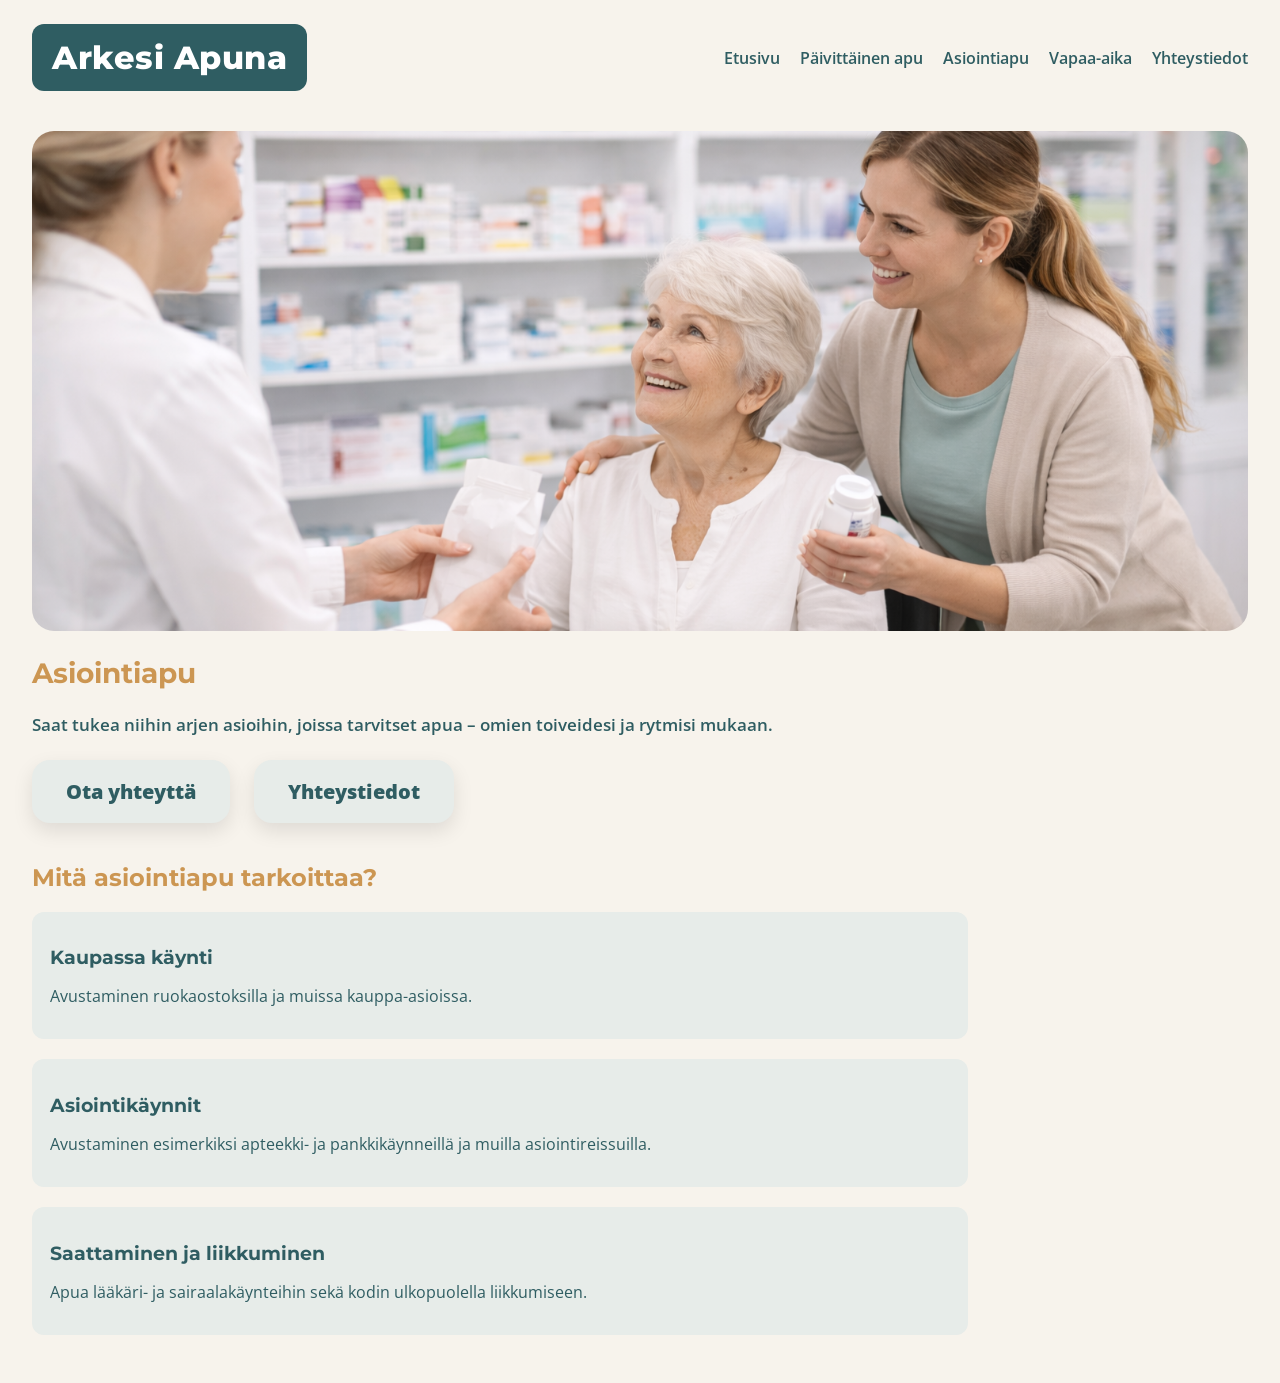
==== asiointiapu.html @ 2cdefe02 "Create asiointiapu.html" ====
<!DOCTYPE html>
<html lang="fi">
<head>
  <meta charset="UTF-8">
  <meta name="viewport" content="width=device-width, initial-scale=1.0">
  <title>Asiointiapu – Arkesi Apuna</title>

  <link rel="preconnect" href="https://fonts.googleapis.com">
  <link rel="preconnect" href="https://fonts.gstatic.com" crossorigin>
  <link
    href="https://fonts.googleapis.com/css2?family=Montserrat:ital,wght@0,100..900;1,100..900&family=Open+Sans:ital,wght@0,300..800;1,300..800&display=swap"
    rel="stylesheet">

  <link rel="stylesheet" href="tyyli.css">
</head>

<body class="page-service">
  <div class="page">
    <main class="card">

      <!-- ===== YLÄVALIKKO ===== -->
      <header class="topbar">
        <div class="brand">Arkesi Apuna</div>
        <nav class="nav">
          <a href="index.html">Etusivu</a>
          <a href="paivittainen-apu.html">Päivittäinen apu</a>
          <a href="asiointiapu.html">Asiointiapu</a>
          <a href="vapaa-aika.html">Vapaa-aika</a>
          <a href="index.html#yhteystiedot">Yhteystiedot</a>
        </nav>
      </header>

      <!-- ===== HERO ===== -->
      <section class="hero">
        <div class="hero-media">
          <img src="kuvat/asiointiapu.png" alt="Asiointiapu" class="hero-image">
        </div>

        <h1>Asiointiapu</h1>
        <p>Saat tukea niihin arjen asioihin, joissa tarvitset apua – omien toiveidesi ja rytmisi mukaan.</p>

        <!-- TOIMINTOPAINIKKEET -->
        <div class="cta-group">
          <a class="cta" href="index.html#yhteystiedot">Ota yhteyttä</a>
          <a class="cta cta-secondary" href="index.html#yhteystiedot">Yhteystiedot</a>
        </div>
      </section>

      <!-- ===== PALVELUN SISÄLTÖ ===== -->
      <section class="service-details">

        <!-- OTSIKKOPALKKI -->
        <h2 class="section-title">Mitä asiointiapu tarkoittaa?</h2>

        <!-- PALVELUKORTIT -->
        <div class="service-grid">

          <!-- KORTTI 1 -->
          <div class="detail-card">
            <h3>Kaupassa käynti</h3>
            <p>Avustaminen ruokaostoksilla ja muissa kauppa-asioissa.</p>
          </div>

          <!-- KORTTI 2 -->
          <div class="detail-card">
            <h3>Asiointikäynnit</h3>
            <p>Avustaminen esimerkiksi apteekki- ja pankkikäynneillä ja muilla asiointireissuilla.</p>
          </div>

          <!-- KORTTI 3 -->
          <div class="detail-card">
            <h3>Saattaminen ja liikkuminen</h3>
            <p>Apua lääkäri- ja sairaalakäynteihin sekä kodin ulkopuolella liikkumiseen.</p>
          </div>

        </div>
      </section>

    </main>
  </div>
</body>
</html>
---- tyyli.css ----
/* ===== VÄRIT & MITAT ===== */
:root {
  --yellow: rgb(204,150,82);
  --beige: rgb(247,243,236);
  --teal: rgb(47,93,98);
  --lightbg: rgb(231,236,233);
  --white: rgb(255,255,255);

  --content-max: 1100px;
  --content-pad: 16px;
}

/* ===== PERUSASETUKSET ===== */
html {
    scroll-behavior: smooth;
}

body {
  margin: 0;
  font-family: "Open Sans", sans-serif;
  background: var(--beige);
}

h1, h2, h3 {
    font-family: "Montserrat", sans-serif;
}

/* ===== SIVUN RAKENNE ===== */
.page {
  min-height: 100vh;
  padding: 24px 16px 48px;
}

.card {
  width: min(var(--content-max), calc(100% - (var(--content-pad) * 2)));
  margin: 0 auto;
}

/* ===== HEADER / NAV ===== */
.topbar {
  display: flex;
  justify-content: space-between;
  align-items: center;
  margin-bottom: 40px;
}

.nav a {
  text-decoration: none;
  color: var(--teal);
  margin-left: 16px;
  font-weight: 600;
}
.brand {
    font-family: "Montserrat", sans-serif;
    font-size: 32px;
    font-weight: 800;
    letter-spacing: 0.5px;
    background: var(--teal);
    color: var(--white);
    padding: 14px 20px;
    border-radius: 12px;
    display: inline-block;
}

.nav a:hover {
  opacity: 0.7;
}

/* ===== HERO ===== */
.hero {
    text-align: left;
}

.hero h1 {
    font-size: 28px;
    line-height: 1.35;
    max-width: 700px;
    color: var(--yellow);
    margin-bottom: 20px;
}

.hero p {
    color: var(--teal);
    font-weight: 600;
    margin-bottom: 24px;
    font-size: 17px;
}

.hero-media{
  width: 100%;
  height: clamp(260px, 40vw, 500px);
  overflow: hidden;
  border-radius: 22px;
  margin-bottom: 24px;
}

.hero-image {
    width: 100%;
    height: 100%;
    object-fit: cover;
    object-position: center 20%;
    display: block;
}

.cta {
    background: var(--lightbg);
    color: var(--teal);
    border: none;
    padding: 18px 34px;
    border-radius: 18px;
    font-weight: 800;
    font-size: 20px;
    cursor: pointer;
    display: inline-block;
    box-shadow: 0 8px 20px rgba(0,0,0,0.10);
    text-decoration: none;
}

.cta:hover {
  background:rgba(47,93,98,0.12) ;
}

/* CTA-PAINIKKEIDEN RYHMÄ */
.cta-group {
  display: flex;
  gap: 24px;
  flex-wrap: wrap;
}

/* ===== PALVELUT ===== */
.services {
    margin-top: 32px;
    display: flex;
    gap: 20px;
    flex-wrap: wrap;
}

.service-card {
  background: var(--teal);
  color: var(--white);
  padding: 28px 22px;
  border-radius: 18px;
  text-decoration: none;
  font-weight: 700;

  flex: 1;
  min-width: 160px;
  text-align: center;

  transition: opacity 0.2s ease;
}

.service-card:hover {
  opacity: 0.6;
}

/* ===== YHTEYSTIEDOT ===== */
.contact {
    margin-top: 60px;
    padding: 30px;
    background: var(--lightbg);
    border-radius: 16px;
}
.contact h2 {
    font-family: "Montserrat", sans-serif;
    font-size: 22px;
    margin-bottom: 20px;
}

.contact .contact-info p {
  margin: 8px 0;
}


.contact-form {
    margin-bottom: 16px;
    display: grid;
    gap: 10px;
    max-width: 520px;
}
.contact-form label {
    font-weight: 700;
}

.contact-form input,
.contact-form textarea {
    width: 100%;
    padding: 10px 12px;
    border-radius: 10px;
    border: 1px solid rgba(0,0,0,0.15);
    font-family: "Open Sans", sans-serif;
}

.contact-form textarea {
    resize: vertical;
    min-height: 110px;
}

.contact-form button[type="submit"] {
    background: var(--teal);
    color: var(--white);
    border: none;
    border-radius: 12px;
    padding: 12px 16px;
    font-weight: 700;
    cursor: pointer;
    width: fit-content;
}

.contact h3 {
  margin-top: 30px;
  margin-bottom: 10px;
  font-size: 18px;
  font-family: "Montserrat", sans-serif;
  color: var(--teal);
}

.contact > p {
  margin-top: 0;
  margin-bottom: 18px;
  max-width: 700px;
}

/* ===== PALVELUN SISÄLTÖ ===== */
.section-title {
  color: var(--yellow);
  margin-top: 40px;
}

.service-grid {
  display: grid;
  gap: 20px;
}

.detail-card h3 {
  color: var(--teal);
  margin-bottom: 6px;
}

.detail-card p {
  color: var(--teal);
}

.detail-card {
  background: var(--lightbg);
  padding: 16px 18px;
  border-radius: 12px;
  max-width: 900px;
}

/* ===== RESPONSIIVISUUS ===== */

/* mobiili */
/* palvelukortit allekkain */

@media only screen and (max-width:430px) {

  .services {
    flex-direction: column;
  }

  .service-card {
    width: 100%;
  }

}

/* tabletti */

@media only screen and (min-width:431px) and (max-width:1199px) {

  .detail-card {
    max-width: 100%;
  }

}

/* hero-otsikon leveys pienemmillä näytöillä */
.hero h1 {
  max-width: 40ch;
}

/* isot näytöt */
/* maksimileveys kasvaa */

@media only screen and (min-width:1200px) {
  :root { --content-max: 1280px; }

  .hero h1 {
    max-width: 100%;
  }
}
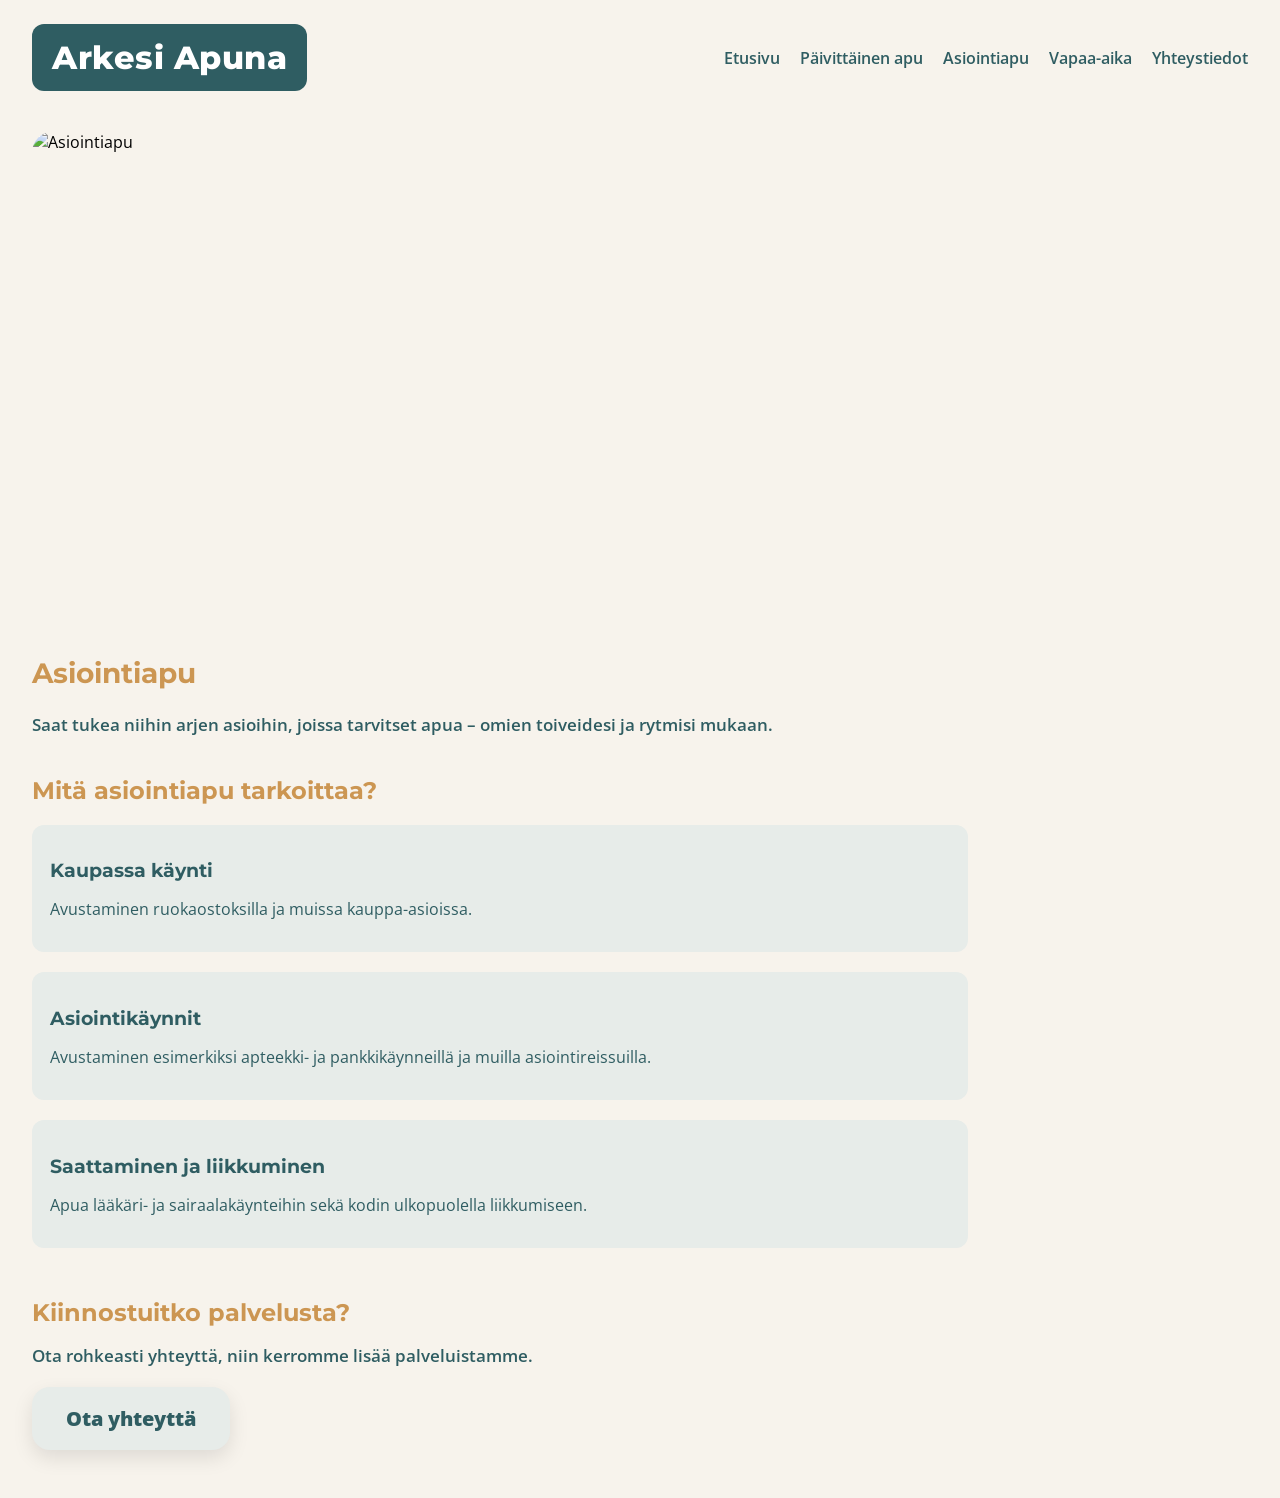
==== commit 513903de: "Update asiointiapu.html" ====
--- a/asiointiapu.html
+++ b/asiointiapu.html
@@ -4,7 +4,7 @@
   <meta charset="UTF-8">
   <meta name="viewport" content="width=device-width, initial-scale=1.0">
   <title>Asiointiapu – Arkesi Apuna</title>
-
+  <meta name="description" content="Asiointiapu tarjoaa tukea kaupassa käyntiin, asiointikäynteihin sekä kodin ulkopuolella liikkumiseen.">
   <link rel="preconnect" href="https://fonts.googleapis.com">
   <link rel="preconnect" href="https://fonts.gstatic.com" crossorigin>
   <link
@@ -33,17 +33,16 @@
       <!-- ===== HERO ===== -->
       <section class="hero">
         <div class="hero-media">
-          <img src="kuvat/asiointiapu.png" alt="Asiointiapu" class="hero-image">
+          <img src="kuvat/asiointiapu.jpg"
+               alt="Asiointiapu"
+               class="hero-image"
+               loading="lazy"
+               width="1400"
+               height="933">
         </div>
 
         <h1>Asiointiapu</h1>
         <p>Saat tukea niihin arjen asioihin, joissa tarvitset apua – omien toiveidesi ja rytmisi mukaan.</p>
-
-        <!-- TOIMINTOPAINIKKEET -->
-        <div class="cta-group">
-          <a class="cta" href="index.html#yhteystiedot">Ota yhteyttä</a>
-          <a class="cta cta-secondary" href="index.html#yhteystiedot">Yhteystiedot</a>
-        </div>
       </section>
 
       <!-- ===== PALVELUN SISÄLTÖ ===== -->
@@ -76,6 +75,13 @@
         </div>
       </section>
 
+      <!-- ===== CTA LOPPUOSIO ===== -->
+      <section class="cta-bottom">
+        <h2>Kiinnostuitko palvelusta?</h2>
+        <p>Ota rohkeasti yhteyttä, niin kerromme lisää palveluistamme.</p>
+        <a class="cta cta-small" href="index.html#yhteystiedot">Ota yhteyttä</a>
+      </section>
+
     </main>
   </div>
 </body>
--- a/tyyli.css
+++ b/tyyli.css
@@ -263,6 +263,37 @@
     width: 100%;
   }
 
+  /* NAVBAR KORJAUS */
+  .topbar {
+    flex-direction: column;
+    align-items: flex-start;
+    gap: 16px;
+  }
+
+  .nav {
+    display: flex;
+    flex-direction: column;
+    gap: 10px;
+  }
+
+}
+
+/* ===== CTA LOPPUOSIO ===== */
+
+.cta-bottom {
+  margin-top: 50px;
+}
+
+.cta-bottom h2 {
+  color: var(--yellow);
+  margin-bottom: 10px;
+}
+
+.cta-bottom p {
+  color: var(--teal);
+  font-weight: 600;
+  font-size: 17px;
+  margin-bottom: 20px;
 }
 
 /* tabletti */
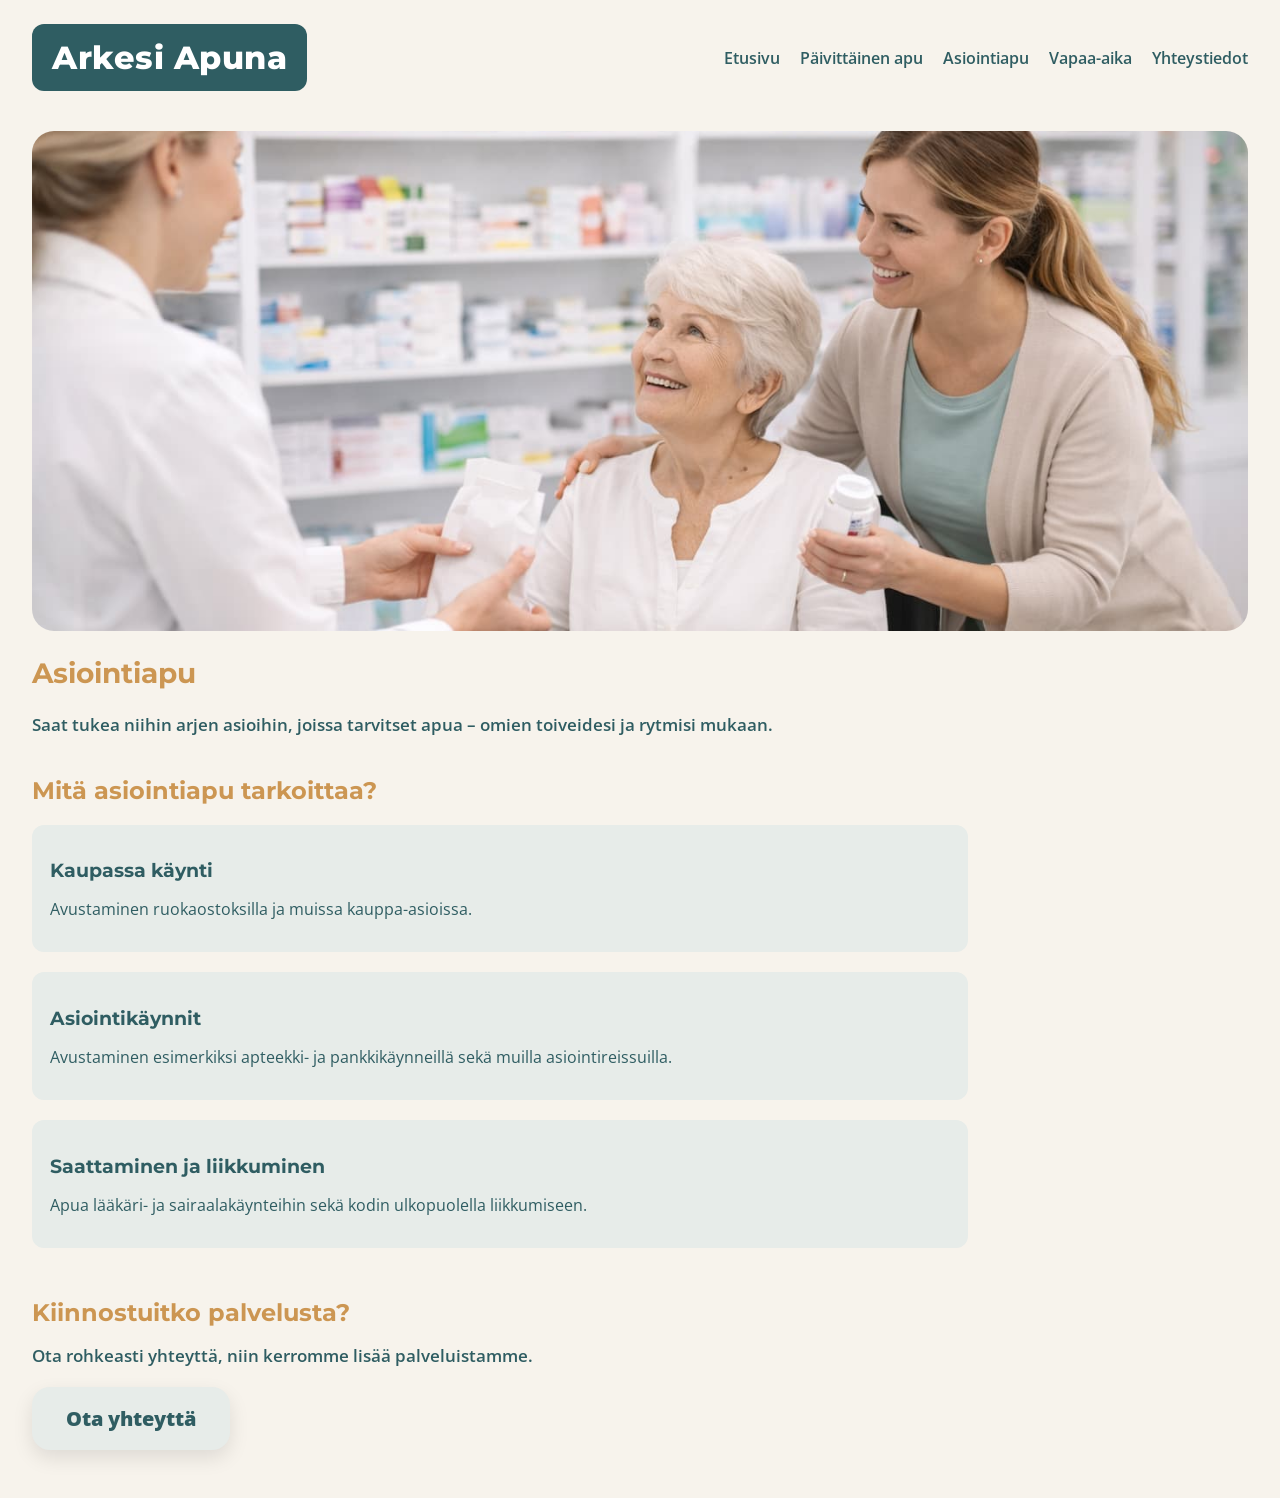
==== commit 1bff1736: "Update asiointiapu.html" ====
--- a/asiointiapu.html
+++ b/asiointiapu.html
@@ -63,7 +63,7 @@
           <!-- KORTTI 2 -->
           <div class="detail-card">
             <h3>Asiointikäynnit</h3>
-            <p>Avustaminen esimerkiksi apteekki- ja pankkikäynneillä ja muilla asiointireissuilla.</p>
+            <p>Avustaminen esimerkiksi apteekki- ja pankkikäynneillä sekä muilla asiointireissuilla.</p>
           </div>
 
           <!-- KORTTI 3 -->
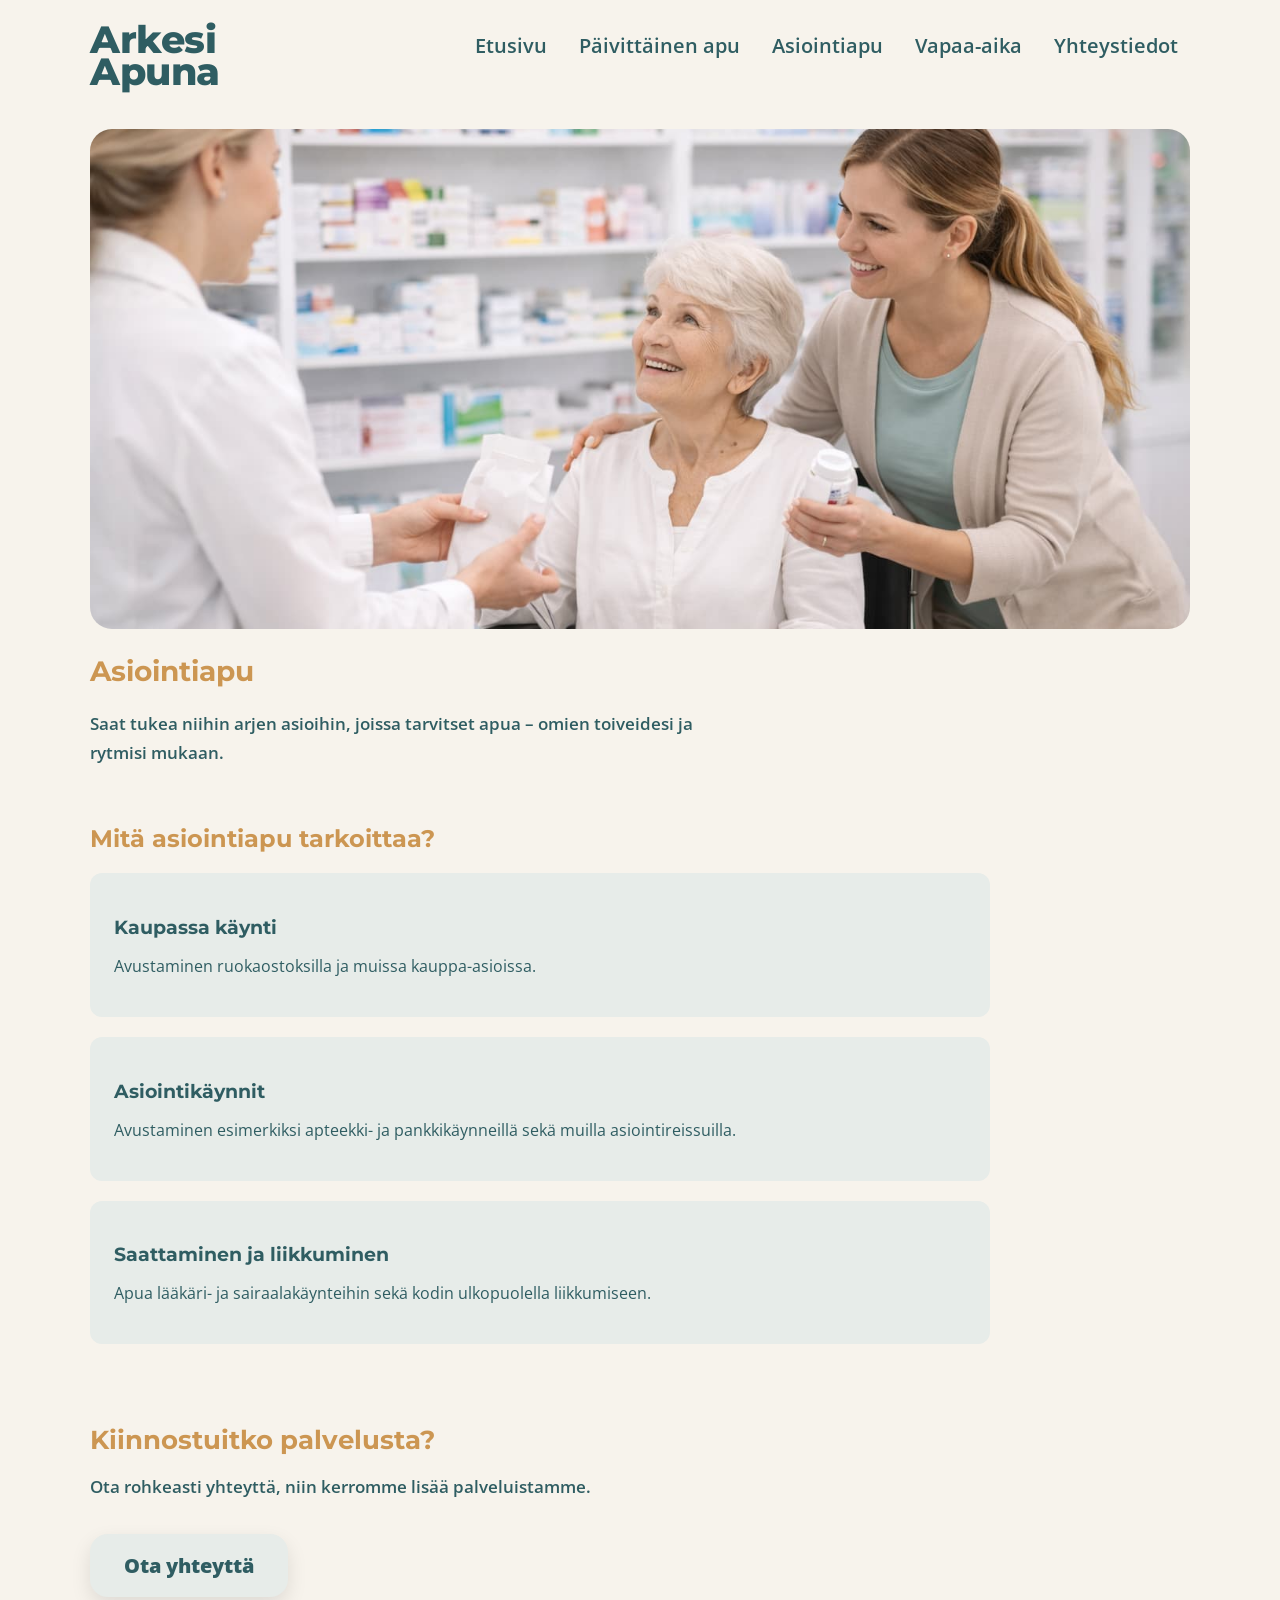
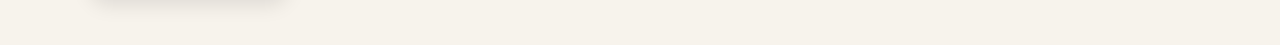
==== commit 5abcf428: "Update asiointiapu.html" ====
--- a/asiointiapu.html
+++ b/asiointiapu.html
@@ -19,16 +19,33 @@
     <main class="card">
 
       <!-- ===== YLÄVALIKKO ===== -->
-      <header class="topbar">
-        <div class="brand">Arkesi Apuna</div>
-        <nav class="nav">
-          <a href="index.html">Etusivu</a>
-          <a href="paivittainen-apu.html">Päivittäinen apu</a>
-          <a href="asiointiapu.html">Asiointiapu</a>
-          <a href="vapaa-aika.html">Vapaa-aika</a>
-          <a href="index.html#yhteystiedot">Yhteystiedot</a>
-        </nav>
-      </header>
+     <header class="topbar">
+
+  <a href="index.html" class="brand-wordmark stacked" aria-label="Arkesi Apuna etusivu">
+    <span>Arkesi</span>
+    <span>Apuna</span>
+  </a>
+
+  <button
+    class="menu-toggle"
+    id="menuToggle"
+    aria-label="Avaa valikko"
+    aria-expanded="false"
+    aria-controls="mainNav"
+    type="button"
+  >
+    ☰
+  </button>
+
+  <nav class="nav" id="mainNav">
+    <a href="index.html">Etusivu</a>
+    <a href="paivittainen-apu.html">Päivittäinen apu</a>
+    <a href="asiointiapu.html">Asiointiapu</a>
+    <a href="vapaa-aika.html">Vapaa-aika</a>
+    <a href="index.html#yhteystiedot">Yhteystiedot</a>
+  </nav>
+
+</header>
 
       <!-- ===== HERO ===== -->
       <section class="hero">
@@ -84,5 +101,38 @@
 
     </main>
   </div>
+  <script>
+  const menuToggle = document.getElementById("menuToggle");
+  const mainNav = document.getElementById("mainNav");
+
+  if (menuToggle && mainNav) {
+    const navLinks = mainNav.querySelectorAll("a");
+
+    menuToggle.addEventListener("click", function () {
+      const isOpen = mainNav.classList.toggle("show");
+      menuToggle.setAttribute("aria-expanded", isOpen ? "true" : "false");
+      menuToggle.setAttribute("aria-label", isOpen ? "Sulje valikko" : "Avaa valikko");
+    });
+
+    navLinks.forEach(link => {
+      link.addEventListener("click", function () {
+        mainNav.classList.remove("show");
+        menuToggle.setAttribute("aria-expanded", "false");
+        menuToggle.setAttribute("aria-label", "Avaa valikko");
+      });
+    });
+
+    document.addEventListener("click", function (event) {
+      const clickedInsideMenu = mainNav.contains(event.target);
+      const clickedToggle = menuToggle.contains(event.target);
+
+      if (!clickedInsideMenu && !clickedToggle) {
+        mainNav.classList.remove("show");
+        menuToggle.setAttribute("aria-expanded", "false");
+        menuToggle.setAttribute("aria-label", "Avaa valikko");
+      }
+    });
+  }
+</script>
 </body>
 </html>
--- a/tyyli.css
+++ b/tyyli.css
@@ -1,18 +1,46 @@
 /* ===== VÄRIT & MITAT ===== */
 :root {
-  --yellow: rgb(204,150,82);
-  --beige: rgb(247,243,236);
-  --teal: rgb(47,93,98);
-  --lightbg: rgb(231,236,233);
-  --white: rgb(255,255,255);
+  --yellow: rgb(204, 150, 82);
+  --beige: rgb(247, 243, 236);
+  --teal: rgb(47, 93, 98);
+  --lightbg: rgb(231, 236, 233);
+  --white: rgb(255, 255, 255);
 
   --content-max: 1100px;
   --content-pad: 16px;
 }
 
+/* ===== LOGO ===== */
+.brand-wordmark {
+  display: inline-flex;
+  flex-direction: column;
+  text-decoration: none;
+  color: var(--teal);
+  line-height: 0.85;
+  flex-shrink: 0;
+}
+
+.brand-wordmark span {
+  font-family: "Montserrat", sans-serif;
+  font-size: 38px;
+  font-weight: 800;
+  letter-spacing: -0.4px;
+}
+
 /* ===== PERUSASETUKSET ===== */
+/*
+Varmistaa, että elementtien leveys toimii oikein.
+Elementin leveys sisältää myös paddingin, jolloin
+elementit eivät veny liian leveiksi esim. mobiilissa.
+*/
+*,
+*::before,
+*::after {
+  box-sizing: border-box;
+}
+
 html {
-    scroll-behavior: smooth;
+  scroll-behavior: smooth;
 }
 
 body {
@@ -21,8 +49,10 @@
   background: var(--beige);
 }
 
-h1, h2, h3 {
-    font-family: "Montserrat", sans-serif;
+h1,
+h2,
+h3 {
+  font-family: "Montserrat", sans-serif;
 }
 
 /* ===== SIVUN RAKENNE ===== */
@@ -37,56 +67,127 @@
 }
 
 /* ===== HEADER / NAV ===== */
+
 .topbar {
   display: flex;
   justify-content: space-between;
+  align-items: flex-start;
+  margin-bottom: 40px;
+  position: relative;
+}
+
+.nav {
+  display: flex;
   align-items: center;
-  margin-bottom: 40px;
+  gap: 8px;
 }
 
 .nav a {
   text-decoration: none;
   color: var(--teal);
-  margin-left: 16px;
   font-weight: 600;
-}
-.brand {
-    font-family: "Montserrat", sans-serif;
-    font-size: 32px;
-    font-weight: 800;
-    letter-spacing: 0.5px;
-    background: var(--teal);
-    color: var(--white);
-    padding: 14px 20px;
-    border-radius: 12px;
-    display: inline-block;
+  font-size: 20px;
+  padding: 8px 12px;
+  border-radius: 10px;
+  transition: background-color 0.2s ease, color 0.2s ease;
 }
 
 .nav a:hover {
-  opacity: 0.7;
-}
-
+  background: rgba(47, 93, 98, 0.12);
+}
+
+.menu-toggle {
+  display: none;
+  background: none;
+  border: none;
+  color: var(--teal);
+  font-size: 32px;
+  cursor: pointer;
+  padding: 6px 10px;
+  line-height: 1;
+  border-radius: 10px;
+}
+
+/* ===== DROPDOWN ===== */
+
+.nav-dropdown {
+  position: relative;
+}
+
+.dropdown-label {
+  color: var(--teal);
+  font-weight: 600;
+  font-size: 20px;
+  padding: 8px 12px;
+  border-radius: 10px;
+  cursor: pointer;
+}
+
+.dropdown-label:hover {
+  background: rgba(47, 93, 98, 0.12);
+}
+
+.dropdown-menu {
+  display: none;
+  position: absolute;
+  top: 100%;
+  left: 0;
+  background: var(--beige);
+  border-radius: 12px;
+  box-shadow: 0 8px 20px rgba(0, 0, 0, 0.08);
+  padding: 8px;
+  min-width: 200px;
+  flex-direction: column;
+  z-index: 1000;
+}
+
+.dropdown-menu a {
+  display: block;
+  padding: 10px 12px;
+  font-size: 18px;
+  color: var(--teal);
+  text-decoration: none;
+}
+
+.dropdown-menu a:hover {
+  background: rgba(47, 93, 98, 0.12);
+}
+
+/* TÄMÄ AVAA VALIKON */
+.nav-dropdown:hover .dropdown-menu {
+  display: flex;
+}
 /* ===== HERO ===== */
 .hero {
-    text-align: left;
+  text-align: left;
+  margin-bottom: 40px;
 }
 
 .hero h1 {
-    font-size: 28px;
-    line-height: 1.35;
-    max-width: 700px;
-    color: var(--yellow);
-    margin-bottom: 20px;
+  font-size: 28px;
+  line-height: 1.35;
+  max-width: 60ch;
+  color: var(--yellow);
+  margin-bottom: 20px;
 }
 
 .hero p {
-    color: var(--teal);
-    font-weight: 600;
-    margin-bottom: 24px;
-    font-size: 17px;
-}
-
-.hero-media{
+  color: var(--teal);
+  font-weight: 600; 
+  margin-bottom: 28px;
+  font-size: 17px;
+  line-height: 1.7; 
+  max-width: 65ch;
+}
+
+/* ===== HERO INTRO TEKSTI ===== */
+.hero-intro {
+  max-width: 600px;
+  line-height: 1.6;
+  margin-bottom: 32px;
+}
+
+.hero-media {
   width: 100%;
   height: clamp(260px, 40vw, 500px);
   overflow: hidden;
@@ -95,29 +196,29 @@
 }
 
 .hero-image {
-    width: 100%;
-    height: 100%;
-    object-fit: cover;
-    object-position: center 20%;
-    display: block;
+  width: 100%;
+  height: 100%;
+  object-fit: cover;
+  object-position: center 20%;
+  display: block;
 }
 
 .cta {
-    background: var(--lightbg);
-    color: var(--teal);
-    border: none;
-    padding: 18px 34px;
-    border-radius: 18px;
-    font-weight: 800;
-    font-size: 20px;
-    cursor: pointer;
-    display: inline-block;
-    box-shadow: 0 8px 20px rgba(0,0,0,0.10);
-    text-decoration: none;
+  background: var(--lightbg);
+  color: var(--teal);
+  border: none;
+  padding: 18px 34px;
+  border-radius: 18px;
+  font-weight: 800;
+  font-size: 20px;
+  cursor: pointer;
+  display: inline-block;
+  box-shadow: 0 8px 20px rgba(0, 0, 0, 0.1);
+  text-decoration: none;
 }
 
 .cta:hover {
-  background:rgba(47,93,98,0.12) ;
+  background: rgba(47, 93, 98, 0.12);
 }
 
 /* CTA-PAINIKKEIDEN RYHMÄ */
@@ -129,10 +230,10 @@
 
 /* ===== PALVELUT ===== */
 .services {
-    margin-top: 32px;
-    display: flex;
-    gap: 20px;
-    flex-wrap: wrap;
+  margin-top: 48px;
+  display: flex;
+  gap: 20px;
+  flex-wrap: wrap;
 }
 
 .service-card {
@@ -142,11 +243,9 @@
   border-radius: 18px;
   text-decoration: none;
   font-weight: 700;
-
   flex: 1;
   min-width: 160px;
   text-align: center;
-
   transition: opacity 0.2s ease;
 }
 
@@ -156,62 +255,62 @@
 
 /* ===== YHTEYSTIEDOT ===== */
 .contact {
-    margin-top: 60px;
-    padding: 30px;
-    background: var(--lightbg);
-    border-radius: 16px;
-}
+  margin-top: 60px;
+  padding: 30px;
+  background: var(--lightbg);
+  border-radius: 16px;
+  color: var(--teal);
+}
+
 .contact h2 {
-    font-family: "Montserrat", sans-serif;
-    font-size: 22px;
-    margin-bottom: 20px;
+  font-size: 22px;
+  margin-bottom: 20px;
 }
 
 .contact .contact-info p {
   margin: 8px 0;
 }
 
-
 .contact-form {
-    margin-bottom: 16px;
-    display: grid;
-    gap: 10px;
-    max-width: 520px;
-}
+  margin-bottom: 16px;
+  display: grid;
+  gap: 10px;
+  max-width: 520px;
+}
+
 .contact-form label {
-    font-weight: 700;
+  font-weight: 700;
 }
 
 .contact-form input,
 .contact-form textarea {
-    width: 100%;
-    padding: 10px 12px;
-    border-radius: 10px;
-    border: 1px solid rgba(0,0,0,0.15);
-    font-family: "Open Sans", sans-serif;
+  width: 100%;
+  padding: 10px 12px;
+  border-radius: 10px;
+  border: 1px solid rgba(0, 0, 0, 0.15);
+  font-family: "Open Sans", sans-serif;
 }
 
 .contact-form textarea {
-    resize: vertical;
-    min-height: 110px;
+  resize: vertical;
+  min-height: 110px;
 }
 
 .contact-form button[type="submit"] {
-    background: var(--teal);
-    color: var(--white);
-    border: none;
-    border-radius: 12px;
-    padding: 12px 16px;
-    font-weight: 700;
-    cursor: pointer;
-    width: fit-content;
+  background: var(--teal);
+  color: var(--white);
+  border: none;
+  border-radius: 12px;
+  padding: 12px 16px;
+  font-weight: 700;
+  cursor: pointer;
+  width: fit-content;
 }
 
 .contact h3 {
   margin-top: 30px;
   margin-bottom: 10px;
   font-size: 18px;
-  font-family: "Montserrat", sans-serif;
   color: var(--teal);
 }
 
@@ -224,7 +323,8 @@
 /* ===== PALVELUN SISÄLTÖ ===== */
 .section-title {
   color: var(--yellow);
-  margin-top: 40px;
+  margin-top: 56px;
+  margin-bottom: 20px;
 }
 
 .service-grid {
@@ -232,29 +332,60 @@
   gap: 20px;
 }
 
-.detail-card h3 {
-  color: var(--teal);
-  margin-bottom: 6px;
-}
-
-.detail-card p {
-  color: var(--teal);
-}
-
 .detail-card {
   background: var(--lightbg);
-  padding: 16px 18px;
+  padding: 24px;
   border-radius: 12px;
   max-width: 900px;
+  transition: transform 0.2s ease, box-shadow 0.2s ease;
+}
+
+.detail-card h3 {
+  color: var(--teal);
+  margin-bottom: 6px;
+}
+
+.detail-card p {
+  color: var(--teal);
+}
+
+/* ===== CTA LOPPUOSIO ===== */
+.cta-bottom {
+  margin-top: 80px;
+}
+
+.cta-bottom h2 {
+  color: var(--yellow);
+  margin-bottom: 16px;
+  font-size: 26px;
+  line-height: 1.3;
+}
+
+.cta-bottom p {
+  color: var(--teal);
+  font-weight: 600;
+  font-size: 17px;
+  margin-bottom: 36px;
+}
+
+/* ===== FOOTER ===== */
+.footer {
+  background-color: var(--teal);
+  color: var(--white);
+  text-align: center;
+  padding: 25px 0;
+  font-size: 14px;
+  width: 100%;
+}
+
+.footer p {
+  margin: 0;
 }
 
 /* ===== RESPONSIIVISUUS ===== */
 
 /* mobiili */
-/* palvelukortit allekkain */
-
-@media only screen and (max-width:430px) {
-
+@media only screen and (max-width: 600px) {
   .services {
     flex-direction: column;
   }
@@ -263,61 +394,57 @@
     width: 100%;
   }
 
-  /* NAVBAR KORJAUS */
   .topbar {
+    align-items: flex-start;
+  }
+
+  .brand-wordmark span {
+    font-size: 34px;
+  }
+
+  .menu-toggle {
+    display: block;
+  }
+
+  .nav {
+    display: none;
+    position: absolute;
+    top: 100%;
+    right: 0;
+    margin-top: 12px;
+    background: var(--beige);
+    border-radius: 12px;
+    box-shadow: 0 8px 20px rgba(0, 0, 0, 0.08);
+    padding: 10px;
     flex-direction: column;
-    align-items: flex-start;
-    gap: 16px;
-  }
-
-  .nav {
+    min-width: 220px;
+    z-index: 1000;
+  }
+
+  .nav.show {
     display: flex;
-    flex-direction: column;
-    gap: 10px;
-  }
-
-}
-
-/* ===== CTA LOPPUOSIO ===== */
-
-.cta-bottom {
-  margin-top: 50px;
-}
-
-.cta-bottom h2 {
-  color: var(--yellow);
-  margin-bottom: 10px;
-}
-
-.cta-bottom p {
-  color: var(--teal);
-  font-weight: 600;
-  font-size: 17px;
-  margin-bottom: 20px;
+  }
+
+  .nav a {
+    margin-left: 0;
+    padding: 10px 12px;
+    font-size: 18px;
+  }
 }
 
 /* tabletti */
-
-@media only screen and (min-width:431px) and (max-width:1199px) {
-
+@media only screen and (min-width: 431px) and (max-width: 1199px) {
   .detail-card {
     max-width: 100%;
   }
-
-}
-
-/* hero-otsikon leveys pienemmillä näytöillä */
-.hero h1 {
-  max-width: 40ch;
 }
 
 /* isot näytöt */
-/* maksimileveys kasvaa */
-
-@media only screen and (min-width:1200px) {
-  :root { --content-max: 1280px; }
-
+@media only screen and (min-width: 1200px) {
   .hero h1 {
-    max-width: 100%;
-  }
-}
+    max-width: 60ch;
+  }
+}
+.services {
+  margin-top: 72px;
+}
